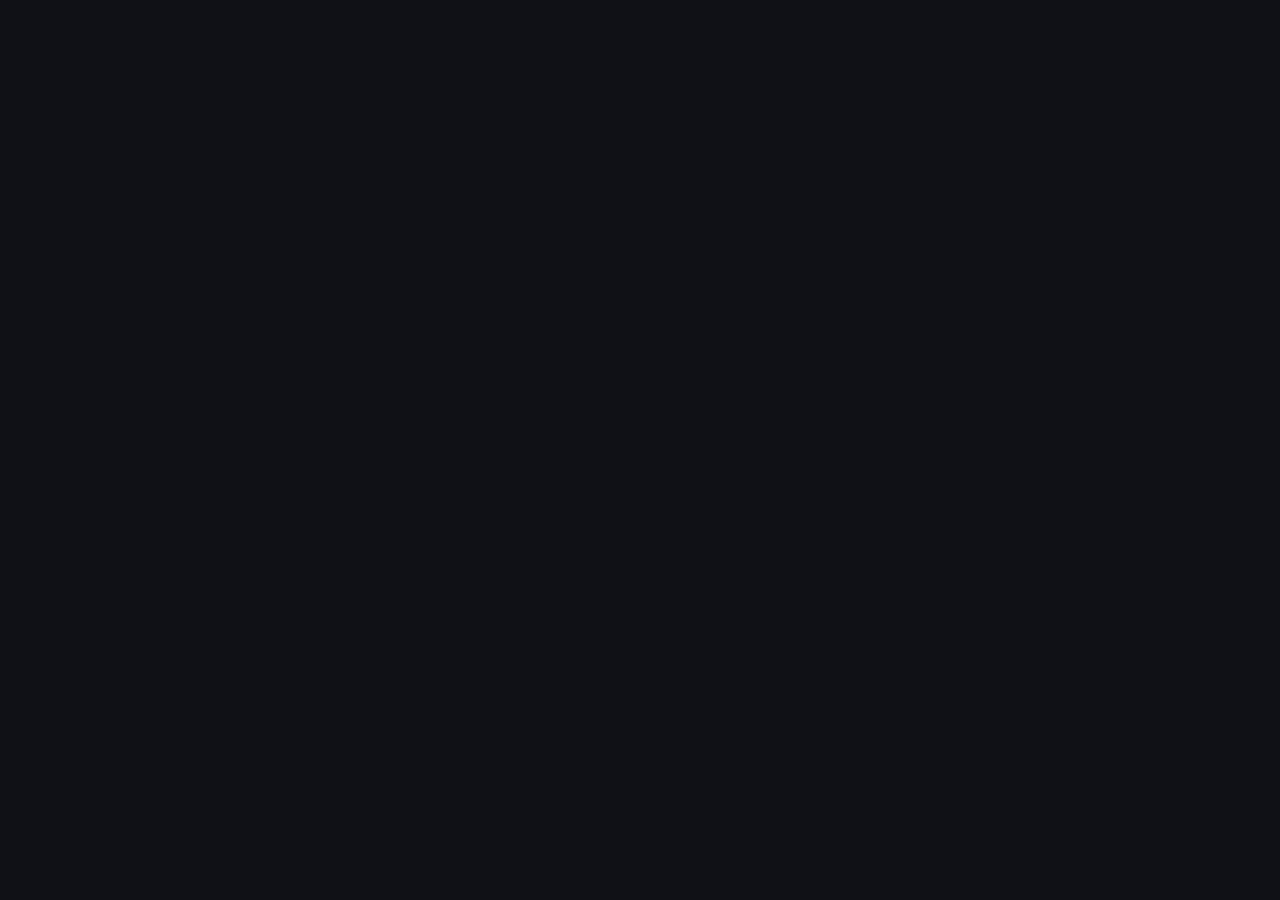
==== account.html @ 2a180698 "Create account.html" ====
<!DOCTYPE html>
<html lang="en">
<head>
  <meta charset="UTF-8">
  <meta name="viewport" content="width=device-width, initial-scale=1.0">
  <meta http-equiv="Content-Security-Policy" content="default-src 'none'; script-src 'self'; style-src 'self' https://fonts.googleapis.com; font-src https://fonts.gstatic.com; img-src 'self' data:; connect-src 'self'; base-uri 'none'; form-action 'none'; object-src 'none'">
  <meta name="referrer" content="no-referrer">
  <meta name="theme-color" content="#101116">
  <meta name="description" content="Your account and session.">
  <title>Account | The Underground</title>
  <link rel="preconnect" href="https://fonts.googleapis.com">
  <link rel="preconnect" href="https://fonts.gstatic.com" crossorigin>
  <link href="https://fonts.googleapis.com/css2?family=DM+Sans:wght@400;500;600;700;800&display=swap" rel="stylesheet">
  <link rel="stylesheet" href="style.css">
</head>
<body data-page="account">
<div id="shell"></div>
<noscript><p class="noscript">The Underground needs JavaScript turned on to work.</p></noscript>
<script src="app.js"></script>
</body>
</html>
---- style.css ----
:root{--bg:#101116;--surface:#191b23;--surface2:#20232d;--surface3:#252936;--border:#2b2e39;--purple:#a78bfa;--purple-soft:#a78bfa1b;--mint:#55d6be;--text:#f0f1f5;--muted:#9ba0af;--green:#55d6be;--radius:15px}
*{box-sizing:border-box}html{scroll-behavior:smooth;-webkit-text-size-adjust:100%}body{margin:0;background:var(--bg);color:var(--text);font-family:'DM Sans',system-ui,-apple-system,'Segoe UI',Roboto,sans-serif;font-size:16px;min-height:100vh;line-height:1.5}button,input,textarea,select{font:inherit}button{cursor:pointer}button:focus-visible,input:focus-visible,textarea:focus-visible,select:focus-visible,a:focus-visible{outline:2px solid var(--mint);outline-offset:2px}

/* Top bar */
.topbar{height:68px;position:sticky;top:0;z-index:20;display:flex;align-items:center;gap:30px;padding:0 max(28px,calc((100% - 1380px)/2));background:#101116f5;border-bottom:1px solid #ffffff0c}
.brand{display:flex;align-items:center;gap:11px;color:var(--text);text-decoration:none;white-space:nowrap}
.brand-icon{display:grid;place-items:center;width:38px;height:38px;border-radius:12px;background:var(--purple);color:#17131f;font-size:22px;font-weight:800;letter-spacing:-2px}
.brand-word{text-transform:lowercase;font-size:16px;letter-spacing:-.45px;color:#c4c6d0}.brand-word b{color:#fff;font-weight:800}
.search{height:42px;flex:1;max-width:560px;display:flex;gap:11px;align-items:center;padding:0 15px;background:#1a1c24;border:1px solid transparent;border-radius:11px;color:var(--muted)}
.search:focus-within{border-color:#a78bfa66}.search>span{font-size:24px}
.search input{background:transparent;border:0;outline:none;width:100%;color:white;font-size:15px}.search input::placeholder{color:#777d8c}
.guest-pill{margin-left:auto;border:1px solid var(--border);background:transparent;color:#c5c7d0;padding:9px 14px;border-radius:10px;font-size:14px}
.online-dot,.pulse-dot{display:inline-block;width:8px;height:8px;border-radius:50%;background:var(--mint);margin-right:8px}

/* Layout */
.app-layout{max-width:1380px;margin:auto;display:grid;grid-template-columns:225px minmax(0,720px) 290px;justify-content:center;gap:34px;padding:28px 28px 80px}
.sidebar{position:sticky;top:90px;align-self:start;height:calc(100vh - 110px);overflow-y:auto;padding-right:4px}
.section-label,.eyebrow{color:#8a90a0;font-size:11px;font-weight:700;letter-spacing:1.1px}
.section-label{margin:16px 0 9px 12px}.campus-label{margin-top:26px}
.nav-item{display:flex;align-items:center;gap:13px;width:100%;padding:11px 12px;margin:2px 0;border:0;border-radius:10px;background:transparent;color:#a9adba;text-align:left;font-size:15px;transition:background .15s,color .15s}
.nav-icon{width:22px;text-align:center;font-size:19px;color:#8e93a2}
.nav-item:hover{background:#ffffff08;color:#fff}.nav-item.active{background:var(--purple-soft);color:#d6c8ff;font-weight:700}.nav-item.active .nav-icon{color:var(--purple)}
.sidebar-footer{display:flex;align-items:center;gap:11px;padding:16px 6px;margin-top:30px;border-top:1px solid var(--border)}
.sidebar-footer strong,.sidebar-footer small{display:block;font-size:13px}.sidebar-footer small{color:var(--muted);margin-top:3px;font-size:11px}
.more-dots{margin-left:auto;color:var(--muted);font-size:21px}
.guest-avatar{flex-shrink:0;width:38px;height:38px;display:grid;place-items:center;border-radius:50%;background:#343044;color:#d9caff;font-weight:700;font-size:14px}

/* Feed */
.feed{min-width:0}
.feed-heading{display:flex;align-items:end;justify-content:space-between;gap:12px;margin:4px 0 20px}
.feed-heading h1{font-size:26px;letter-spacing:-.8px;margin:7px 0 0;font-weight:700;line-height:1.2}
.feed-heading select{background:var(--surface);border:1px solid var(--border);color:#c8cad3;border-radius:9px;padding:9px 12px;font-size:14px}
.community-strip{display:flex;gap:9px;overflow-x:auto;padding:1px 0 16px;scrollbar-width:none}.community-strip::-webkit-scrollbar{display:none}
.community-chip{display:flex;align-items:center;gap:7px;flex-shrink:0;background:transparent;border:1px solid var(--border);border-radius:9px;padding:9px 13px;color:#a9adba;font-size:14px}
.community-chip:hover,.community-chip.active{background:var(--purple-soft);border-color:#a78bfa55;color:#d9ccff}
.chip-symbol{font-size:15px;color:var(--mint)}

.composer,.composer-panel,.right-card{background:var(--surface);border:1px solid var(--border);border-radius:var(--radius)}
.composer{display:flex;align-items:center;gap:13px;padding:13px;margin:2px 0 25px}
.composer-trigger{flex:1;padding:12px 14px;background:#222530;border:1px solid transparent;color:#a0a5b4;border-radius:10px;text-align:left;font-size:15px}
.composer-trigger:hover{border-color:#555063;color:#dfe0e7}
.create-icon{background:var(--purple);color:#17131f;border:0;border-radius:10px;width:42px;height:42px;font-size:25px;font-weight:500}
.composer-panel{padding:20px;margin-top:-13px;margin-bottom:24px}
.composer-panel h3{margin:0 0 14px;font-size:17px}
.composer-panel input,.composer-panel textarea{width:100%;padding:12px 14px;border:1px solid var(--border);background:#11131a;color:white;border-radius:10px;margin-bottom:10px;outline:none;font-size:15px}
.composer-panel input:focus,.composer-panel textarea:focus{border-color:#a78bfa88}
.composer-panel textarea{min-height:125px;resize:vertical}
.composer-controls{display:flex;gap:12px;align-items:center;justify-content:space-between}
.auto-note{margin:0;color:var(--muted);font-size:12px}
.primary-btn{background:var(--purple);color:#17131f;border:0;border-radius:10px;padding:11px 18px;font-weight:700;font-size:14px}.primary-btn:disabled{opacity:.6;cursor:wait}.primary-btn span{margin-left:6px}
.demo-note{display:block;color:var(--muted);font-size:12px;line-height:1.6;margin-top:11px}
.feed-subhead{display:flex;align-items:center;justify-content:space-between;margin:0 2px 11px;color:#dfe0e7;font-size:15px;font-weight:700}
.live-label{font-size:10px;letter-spacing:.8px;color:#8a90a0;font-weight:600}.live-label i{display:inline-block;width:7px;height:7px;background:var(--mint);border-radius:50%;margin-right:6px}

/* Posts */
.posts{display:grid;gap:11px}
.post-card{background:var(--surface);border:1px solid var(--border);border-radius:13px;padding:17px 19px;transition:border-color .15s,background .15s}
.post-card:hover{border-color:#484456;background:#1c1e27}
.post-top,.post-actions{display:flex;align-items:center;justify-content:space-between;gap:10px}
.post-author{display:flex;align-items:center;gap:11px}
.post-author strong{font-size:13px;font-weight:700;color:#e4e5eb}.post-author small{display:block;color:#8d93a1;margin-top:3px;font-size:11px}
.mini-avatar{width:36px;height:36px;border-radius:50%;display:grid;place-items:center;background:#343044;color:#d8caff;font-size:14px;font-weight:700}
.flair{color:#c9baff;background:#a78bfa14;border-radius:6px;padding:5px 9px;font-size:11px;font-weight:600}
.post-card h3{font-size:18px;line-height:1.4;margin:14px 0 6px;letter-spacing:-.2px}
.post-body{color:#bcbfca;line-height:1.65;font-size:15px;white-space:pre-wrap;overflow-wrap:anywhere;margin:0}
.post-actions{justify-content:flex-start;margin-top:15px;flex-wrap:wrap}
.action-btn{display:inline-flex;align-items:center;gap:6px;background:#222530;border:1px solid transparent;color:#a2a7b5;padding:8px 12px;border-radius:8px;font-size:13px}
.action-btn.selected{color:var(--mint);background:#55d6be12;border-color:#55d6be40}
.action-btn:hover{color:#fff;background:#2a2d38}.action-spacer{flex:1}

/* Right bar */
.rightbar{display:grid;align-content:start;gap:14px}
.right-card{padding:18px}.right-card h3{font-size:17px;margin:9px 0}
.right-card p{color:#9ea3b2;line-height:1.65;font-size:13px;margin-bottom:2px}
.pulse-line{color:var(--mint);margin:14px 0 9px;font-size:13px}
.card-heading{display:flex;align-items:center;justify-content:space-between}.tiny-arrow{color:var(--mint)}
.trend-item{padding:14px 0;border-bottom:1px solid var(--border)}.trend-item:last-child{border:0;padding-bottom:0}
.trend-item small,.trend-item strong,.trend-item span{display:block}
.trend-item small{color:var(--mint);font-size:10px;letter-spacing:.6px}.trend-item strong{margin:5px 0;font-size:14px}.trend-item span{color:var(--muted);font-size:12px}
.safety-card{background:#171a20;border-color:#3b3b4a}
.site-footer{color:#7a7f8e;font-size:11px;line-height:2;padding:4px 8px}
.empty{text-align:center;padding:50px 10px;color:var(--muted)}.empty span{color:var(--mint);font-size:32px}.hidden{display:none!important}

/* Modal + comments */
.modal{position:fixed;inset:0;z-index:50;background:#05060acc;display:grid;place-items:center;padding:16px}
.modal-content{width:min(100%,660px);max-height:88vh;overflow-y:auto;padding:25px;background:var(--surface);border:1px solid var(--border);border-radius:15px;position:relative}
.modal-content h2{font-size:22px;line-height:1.35;margin:9px 0 11px}
.modal-content hr{border:0;border-top:1px solid var(--border);margin:18px 0}
.modal-content h3{font-size:16px}
.close-btn{float:right;background:transparent;border:0;color:white;font-size:30px;line-height:1;padding:0 4px}
.modal-comment{display:flex;gap:13px;align-items:flex-start;justify-content:space-between;padding:12px 14px;border-left:3px solid var(--purple);background:var(--surface2);margin-top:11px;border-radius:0 10px 10px 0;line-height:1.6;color:#c9cbd5;font-size:15px}
.comment-text{overflow-wrap:anywhere;flex:1}
.comment-votes{display:flex;flex-direction:column;align-items:center;gap:4px;flex-shrink:0}
.comment-vote-btn{background:#222530;border:1px solid transparent;color:#a2a7b5;border-radius:7px;width:32px;height:27px;font-size:14px;line-height:1}
.comment-vote-btn:hover{color:#fff;background:#2a2d38}
.comment-vote-btn.selected{color:var(--mint);background:#55d6be12;border-color:#55d6be40}
.comment-score{font-size:13px;font-weight:700;color:#dfe0e7}

.toast{position:fixed;bottom:90px;left:50%;transform:translateX(-50%);background:#252832;border:1px solid #55d6be66;color:white;padding:12px 18px;border-radius:11px;z-index:60;opacity:0;pointer-events:none;transition:opacity .2s;max-width:90%;text-align:center;font-size:14px}
.toast.show{opacity:1}.mobile-nav{display:none}

/* Legal pages (privacy.html, terms.html) */
.legal{max-width:780px;margin:0 auto;padding:36px 24px 90px}
.legal .back{display:inline-block;margin-bottom:22px;color:var(--purple);text-decoration:none;font-size:14px}
.legal h1{font-size:32px;letter-spacing:-.8px;margin:6px 0 8px}
.legal h2{font-size:19px;margin:30px 0 8px}
.legal p,.legal li{color:#b9bcc8;line-height:1.75;font-size:15px}
.legal ul{padding-left:22px}
.legal .updated{color:var(--muted);font-size:13px}
.legal .callout{background:var(--surface);border:1px solid var(--border);border-radius:13px;padding:14px 18px;margin:20px 0}

/* Responsive */
@media(max-width:1200px){.app-layout{grid-template-columns:205px minmax(0,720px);gap:26px}.rightbar{display:none}}
@media(max-width:700px){
  body{font-size:16px}
  .topbar{height:64px;padding:0 14px;gap:10px}.brand{gap:8px}.brand-word{font-size:14px}.brand-icon{width:36px;height:36px;font-size:21px}
  .search{height:42px;padding:0 11px;gap:8px}.search input{font-size:15px}.guest-pill{padding:9px 11px;font-size:13px}
  .app-layout{display:block;padding:20px 14px 104px}.sidebar{display:none}
  .feed-heading{margin:0 2px 16px}.feed-heading h1{font-size:25px}.feed-heading select{padding:10px;font-size:14px}
  .community-strip{margin-right:-14px;padding-right:14px}.community-chip{padding:10px 13px;font-size:14px}
  .composer{margin-bottom:22px;padding:12px}
  .composer-controls{flex-direction:column;align-items:stretch}.primary-btn{width:100%}.auto-note{text-align:center}
  .post-card{padding:16px}.post-card h3{font-size:18px}.post-body{font-size:15px}
  .mobile-nav{display:flex;justify-content:space-around;position:fixed;z-index:30;bottom:0;left:0;width:100%;padding:10px 4px calc(10px + env(safe-area-inset-bottom));background:#15171ef7;border-top:1px solid var(--border)}
  .mobile-tab{display:grid;gap:3px;justify-items:center;background:transparent;border:0;color:#8d93a1;min-width:56px}
  .mobile-tab span{font-size:23px;line-height:1}.mobile-tab small{font-size:11px}.mobile-tab.active{color:var(--purple)}
  .mobile-tab.create-tab span{display:grid;place-items:center;width:38px;height:30px;border-radius:9px;background:var(--purple);color:#17131f;font-size:25px}
  .modal-content{padding:20px}.toast{bottom:92px}
  .legal{padding:26px 16px 70px}.legal h1{font-size:28px}
}
@media(prefers-reduced-motion:reduce){*,*::before,*::after{animation-duration:.01ms!important;transition-duration:.01ms!important;scroll-behavior:auto!important}}
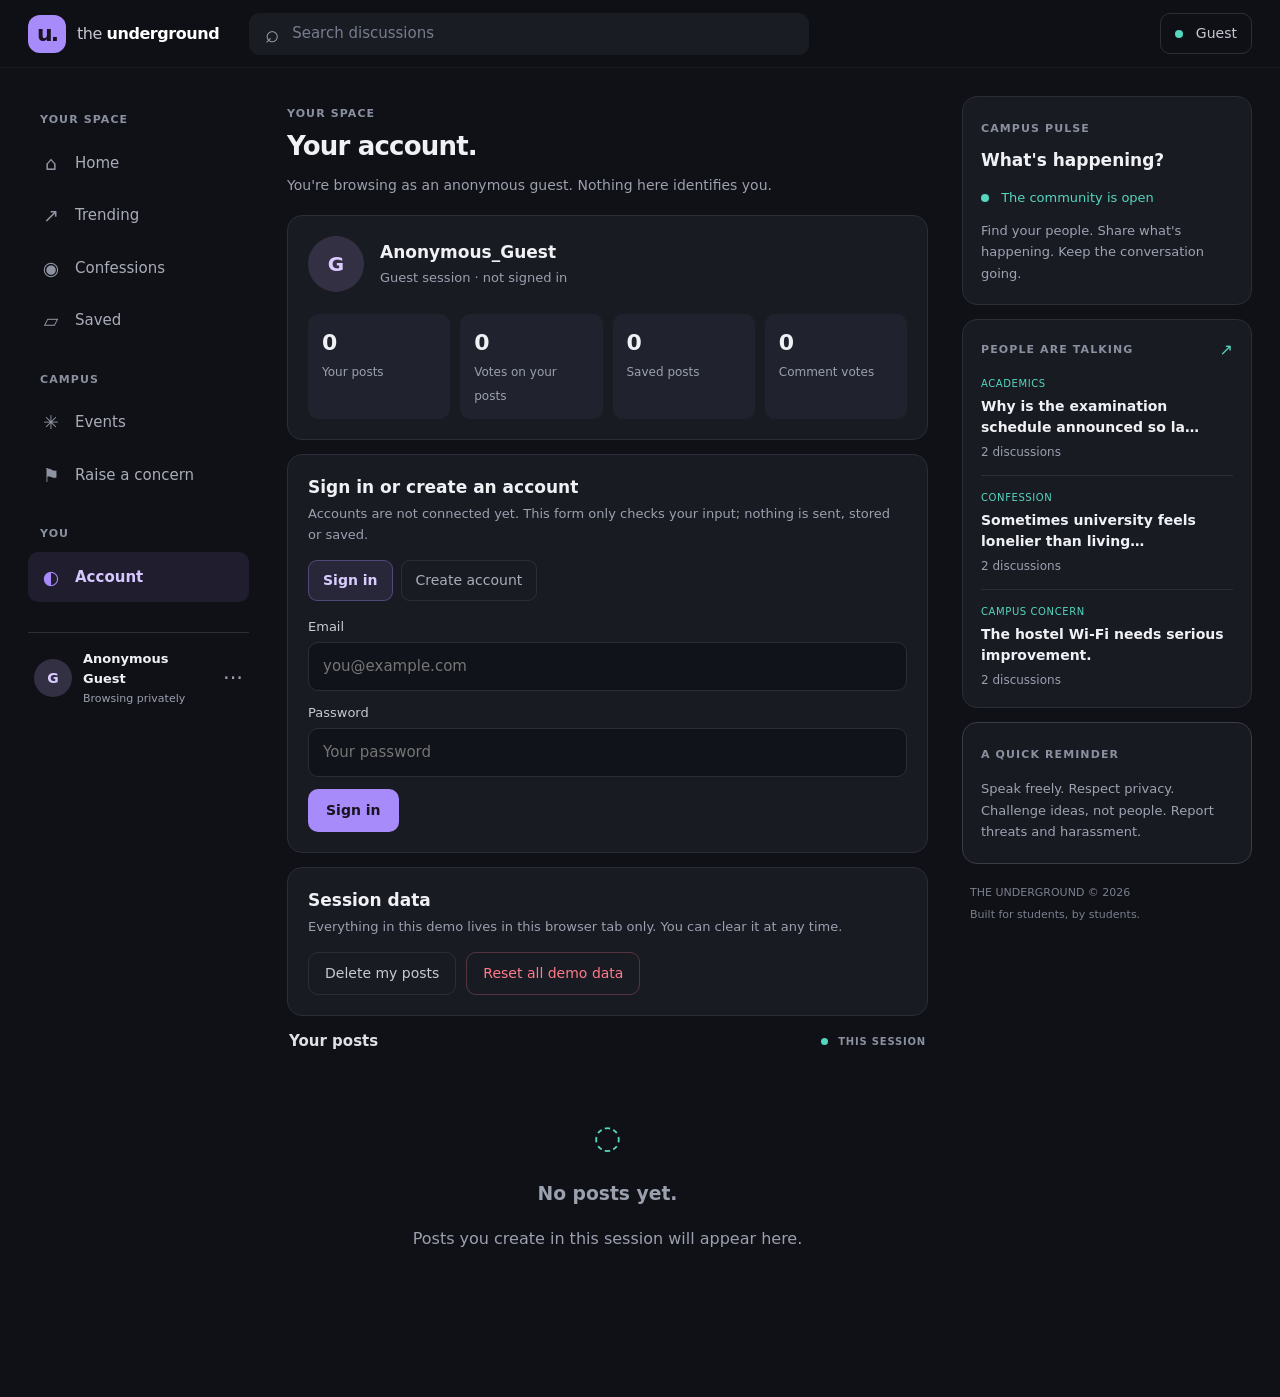
==== commit a13efad4: "Update account.html" ====
--- a/account.html
+++ b/account.html
@@ -16,6 +16,7 @@
 <body data-page="account">
 <div id="shell"></div>
 <noscript><p class="noscript">The Underground needs JavaScript turned on to work.</p></noscript>
+  
 <script src="app.js"></script>
 </body>
 </html>
--- a/style.css
+++ b/style.css
@@ -1,5 +1,6 @@
-:root{--bg:#101116;--surface:#191b23;--surface2:#20232d;--surface3:#252936;--border:#2b2e39;--purple:#a78bfa;--purple-soft:#a78bfa1b;--mint:#55d6be;--text:#f0f1f5;--muted:#9ba0af;--green:#55d6be;--radius:15px}
-*{box-sizing:border-box}html{scroll-behavior:smooth;-webkit-text-size-adjust:100%}body{margin:0;background:var(--bg);color:var(--text);font-family:'DM Sans',system-ui,-apple-system,'Segoe UI',Roboto,sans-serif;font-size:16px;min-height:100vh;line-height:1.5}button,input,textarea,select{font:inherit}button{cursor:pointer}button:focus-visible,input:focus-visible,textarea:focus-visible,select:focus-visible,a:focus-visible{outline:2px solid var(--mint);outline-offset:2px}
+:root{--bg:#101116;--surface:#191b23;--surface2:#20232d;--surface3:#252936;--border:#2b2e39;--purple:#a78bfa;--purple-soft:#a78bfa1b;--mint:#55d6be;--text:#f0f1f5;--muted:#9ba0af;--danger:#ff7a8a;--radius:15px}
+*{box-sizing:border-box}html{scroll-behavior:smooth;-webkit-text-size-adjust:100%}body{margin:0;background:var(--bg);color:var(--text);font-family:'DM Sans',system-ui,-apple-system,'Segoe UI',Roboto,sans-serif;font-size:16px;min-height:100vh;line-height:1.5}button,input,textarea,select{font:inherit}button{cursor:pointer}a{color:inherit}button:focus-visible,input:focus-visible,textarea:focus-visible,select:focus-visible,a:focus-visible{outline:2px solid var(--mint);outline-offset:2px}
+.noscript{max-width:520px;margin:80px auto;padding:20px;text-align:center;color:var(--muted)}
 
 /* Top bar */
 .topbar{height:68px;position:sticky;top:0;z-index:20;display:flex;align-items:center;gap:30px;padding:0 max(28px,calc((100% - 1380px)/2));background:#101116f5;border-bottom:1px solid #ffffff0c}
@@ -9,7 +10,8 @@
 .search{height:42px;flex:1;max-width:560px;display:flex;gap:11px;align-items:center;padding:0 15px;background:#1a1c24;border:1px solid transparent;border-radius:11px;color:var(--muted)}
 .search:focus-within{border-color:#a78bfa66}.search>span{font-size:24px}
 .search input{background:transparent;border:0;outline:none;width:100%;color:white;font-size:15px}.search input::placeholder{color:#777d8c}
-.guest-pill{margin-left:auto;border:1px solid var(--border);background:transparent;color:#c5c7d0;padding:9px 14px;border-radius:10px;font-size:14px}
+.guest-pill{margin-left:auto;border:1px solid var(--border);background:transparent;color:#c5c7d0;padding:9px 14px;border-radius:10px;font-size:14px;text-decoration:none;white-space:nowrap}
+.guest-pill:hover{border-color:#484456;color:#fff}
 .online-dot,.pulse-dot{display:inline-block;width:8px;height:8px;border-radius:50%;background:var(--mint);margin-right:8px}
 
 /* Layout */
@@ -17,10 +19,10 @@
 .sidebar{position:sticky;top:90px;align-self:start;height:calc(100vh - 110px);overflow-y:auto;padding-right:4px}
 .section-label,.eyebrow{color:#8a90a0;font-size:11px;font-weight:700;letter-spacing:1.1px}
 .section-label{margin:16px 0 9px 12px}.campus-label{margin-top:26px}
-.nav-item{display:flex;align-items:center;gap:13px;width:100%;padding:11px 12px;margin:2px 0;border:0;border-radius:10px;background:transparent;color:#a9adba;text-align:left;font-size:15px;transition:background .15s,color .15s}
+.nav-item{display:flex;align-items:center;gap:13px;width:100%;padding:11px 12px;margin:2px 0;border:0;border-radius:10px;background:transparent;color:#a9adba;text-align:left;font-size:15px;text-decoration:none;transition:background .15s,color .15s}
 .nav-icon{width:22px;text-align:center;font-size:19px;color:#8e93a2}
 .nav-item:hover{background:#ffffff08;color:#fff}.nav-item.active{background:var(--purple-soft);color:#d6c8ff;font-weight:700}.nav-item.active .nav-icon{color:var(--purple)}
-.sidebar-footer{display:flex;align-items:center;gap:11px;padding:16px 6px;margin-top:30px;border-top:1px solid var(--border)}
+.sidebar-footer{display:flex;align-items:center;gap:11px;padding:16px 6px;margin-top:30px;border-top:1px solid var(--border);text-decoration:none;color:inherit}
 .sidebar-footer strong,.sidebar-footer small{display:block;font-size:13px}.sidebar-footer small{color:var(--muted);margin-top:3px;font-size:11px}
 .more-dots{margin-left:auto;color:var(--muted);font-size:21px}
 .guest-avatar{flex-shrink:0;width:38px;height:38px;display:grid;place-items:center;border-radius:50%;background:#343044;color:#d9caff;font-weight:700;font-size:14px}
@@ -30,12 +32,14 @@
 .feed-heading{display:flex;align-items:end;justify-content:space-between;gap:12px;margin:4px 0 20px}
 .feed-heading h1{font-size:26px;letter-spacing:-.8px;margin:7px 0 0;font-weight:700;line-height:1.2}
 .feed-heading select{background:var(--surface);border:1px solid var(--border);color:#c8cad3;border-radius:9px;padding:9px 12px;font-size:14px}
+.page-note{margin:-8px 0 18px;color:var(--muted);font-size:14px;line-height:1.6}
+.mobile-pages{display:none}
 .community-strip{display:flex;gap:9px;overflow-x:auto;padding:1px 0 16px;scrollbar-width:none}.community-strip::-webkit-scrollbar{display:none}
-.community-chip{display:flex;align-items:center;gap:7px;flex-shrink:0;background:transparent;border:1px solid var(--border);border-radius:9px;padding:9px 13px;color:#a9adba;font-size:14px}
+.community-chip{display:flex;align-items:center;gap:7px;flex-shrink:0;background:transparent;border:1px solid var(--border);border-radius:9px;padding:9px 13px;color:#a9adba;font-size:14px;text-decoration:none;white-space:nowrap}
 .community-chip:hover,.community-chip.active{background:var(--purple-soft);border-color:#a78bfa55;color:#d9ccff}
 .chip-symbol{font-size:15px;color:var(--mint)}
 
-.composer,.composer-panel,.right-card{background:var(--surface);border:1px solid var(--border);border-radius:var(--radius)}
+.composer,.composer-panel,.right-card,.profile-card,.auth-card{background:var(--surface);border:1px solid var(--border);border-radius:var(--radius)}
 .composer{display:flex;align-items:center;gap:13px;padding:13px;margin:2px 0 25px}
 .composer-trigger{flex:1;padding:12px 14px;background:#222530;border:1px solid transparent;color:#a0a5b4;border-radius:10px;text-align:left;font-size:15px}
 .composer-trigger:hover{border-color:#555063;color:#dfe0e7}
@@ -48,6 +52,9 @@
 .composer-controls{display:flex;gap:12px;align-items:center;justify-content:space-between}
 .auto-note{margin:0;color:var(--muted);font-size:12px}
 .primary-btn{background:var(--purple);color:#17131f;border:0;border-radius:10px;padding:11px 18px;font-weight:700;font-size:14px}.primary-btn:disabled{opacity:.6;cursor:wait}.primary-btn span{margin-left:6px}
+.secondary-btn,.danger-btn{background:transparent;border:1px solid var(--border);color:#c8cad3;border-radius:10px;padding:10px 16px;font-size:14px}
+.secondary-btn:hover{border-color:#484456;color:#fff}
+.danger-btn{color:var(--danger);border-color:#ff7a8a44}.danger-btn:hover{background:#ff7a8a12}
 .demo-note{display:block;color:var(--muted);font-size:12px;line-height:1.6;margin-top:11px}
 .feed-subhead{display:flex;align-items:center;justify-content:space-between;margin:0 2px 11px;color:#dfe0e7;font-size:15px;font-weight:700}
 .live-label{font-size:10px;letter-spacing:.8px;color:#8a90a0;font-weight:600}.live-label i{display:inline-block;width:7px;height:7px;background:var(--mint);border-radius:50%;margin-right:6px}
@@ -76,10 +83,30 @@
 .card-heading{display:flex;align-items:center;justify-content:space-between}.tiny-arrow{color:var(--mint)}
 .trend-item{padding:14px 0;border-bottom:1px solid var(--border)}.trend-item:last-child{border:0;padding-bottom:0}
 .trend-item small,.trend-item strong,.trend-item span{display:block}
-.trend-item small{color:var(--mint);font-size:10px;letter-spacing:.6px}.trend-item strong{margin:5px 0;font-size:14px}.trend-item span{color:var(--muted);font-size:12px}
+.trend-item small{color:var(--mint);font-size:10px;letter-spacing:.6px}.trend-item strong{margin:5px 0;font-size:14px;overflow-wrap:anywhere}.trend-item span{color:var(--muted);font-size:12px}
 .safety-card{background:#171a20;border-color:#3b3b4a}
 .site-footer{color:#7a7f8e;font-size:11px;line-height:2;padding:4px 8px}
 .empty{text-align:center;padding:50px 10px;color:var(--muted)}.empty span{color:var(--mint);font-size:32px}.hidden{display:none!important}
+
+/* Account page */
+.profile-card{display:flex;align-items:center;gap:16px;padding:20px;margin-bottom:14px;flex-wrap:wrap}
+.profile-card .guest-avatar{width:56px;height:56px;font-size:20px}
+.profile-card strong{display:block;font-size:17px}.profile-card small{display:block;color:var(--muted);margin-top:3px;font-size:13px}
+.stat-grid{display:grid;grid-template-columns:repeat(4,1fr);gap:10px;width:100%;margin-top:6px}
+.stat{background:#20232d;border-radius:11px;padding:12px 14px}
+.stat b{display:block;font-size:22px;letter-spacing:-.5px}.stat span{color:var(--muted);font-size:12px}
+.auth-card{padding:20px;margin-bottom:14px}
+.auth-card h3{margin:0 0 4px;font-size:17px}.auth-card>p{color:var(--muted);font-size:13px;line-height:1.6;margin:0 0 14px}
+.auth-tabs{display:flex;gap:8px;margin-bottom:16px}
+.auth-tab{background:transparent;border:1px solid var(--border);color:#a9adba;border-radius:9px;padding:9px 14px;font-size:14px}
+.auth-tab.active{background:var(--purple-soft);border-color:#a78bfa55;color:#d9ccff;font-weight:700}
+.field{display:block;margin-bottom:12px}
+.field span{display:block;font-size:13px;color:#c8cad3;margin-bottom:6px}
+.field input[type=email],.field input[type=password]{width:100%;padding:12px 14px;border:1px solid var(--border);background:#11131a;color:white;border-radius:10px;outline:none;font-size:15px}
+.field input:focus{border-color:#a78bfa88}
+.check{display:flex;gap:10px;align-items:flex-start;margin:4px 0 14px;color:#c8cad3;font-size:13px;line-height:1.5}
+.check input{margin-top:3px;width:16px;height:16px;accent-color:var(--purple)}
+.btn-row{display:flex;gap:10px;flex-wrap:wrap}
 
 /* Modal + comments */
 .modal{position:fixed;inset:0;z-index:50;background:#05060acc;display:grid;place-items:center;padding:16px}
@@ -116,13 +143,15 @@
   .topbar{height:64px;padding:0 14px;gap:10px}.brand{gap:8px}.brand-word{font-size:14px}.brand-icon{width:36px;height:36px;font-size:21px}
   .search{height:42px;padding:0 11px;gap:8px}.search input{font-size:15px}.guest-pill{padding:9px 11px;font-size:13px}
   .app-layout{display:block;padding:20px 14px 104px}.sidebar{display:none}
+  .mobile-pages{display:flex;gap:8px;overflow-x:auto;margin:0 -14px 16px;padding:1px 14px 2px;scrollbar-width:none}.mobile-pages::-webkit-scrollbar{display:none}
   .feed-heading{margin:0 2px 16px}.feed-heading h1{font-size:25px}.feed-heading select{padding:10px;font-size:14px}
   .community-strip{margin-right:-14px;padding-right:14px}.community-chip{padding:10px 13px;font-size:14px}
   .composer{margin-bottom:22px;padding:12px}
   .composer-controls{flex-direction:column;align-items:stretch}.primary-btn{width:100%}.auto-note{text-align:center}
   .post-card{padding:16px}.post-card h3{font-size:18px}.post-body{font-size:15px}
+  .stat-grid{grid-template-columns:repeat(2,1fr)}
   .mobile-nav{display:flex;justify-content:space-around;position:fixed;z-index:30;bottom:0;left:0;width:100%;padding:10px 4px calc(10px + env(safe-area-inset-bottom));background:#15171ef7;border-top:1px solid var(--border)}
-  .mobile-tab{display:grid;gap:3px;justify-items:center;background:transparent;border:0;color:#8d93a1;min-width:56px}
+  .mobile-tab{display:grid;gap:3px;justify-items:center;background:transparent;border:0;color:#8d93a1;min-width:56px;text-decoration:none}
   .mobile-tab span{font-size:23px;line-height:1}.mobile-tab small{font-size:11px}.mobile-tab.active{color:var(--purple)}
   .mobile-tab.create-tab span{display:grid;place-items:center;width:38px;height:30px;border-radius:9px;background:var(--purple);color:#17131f;font-size:25px}
   .modal-content{padding:20px}.toast{bottom:92px}
